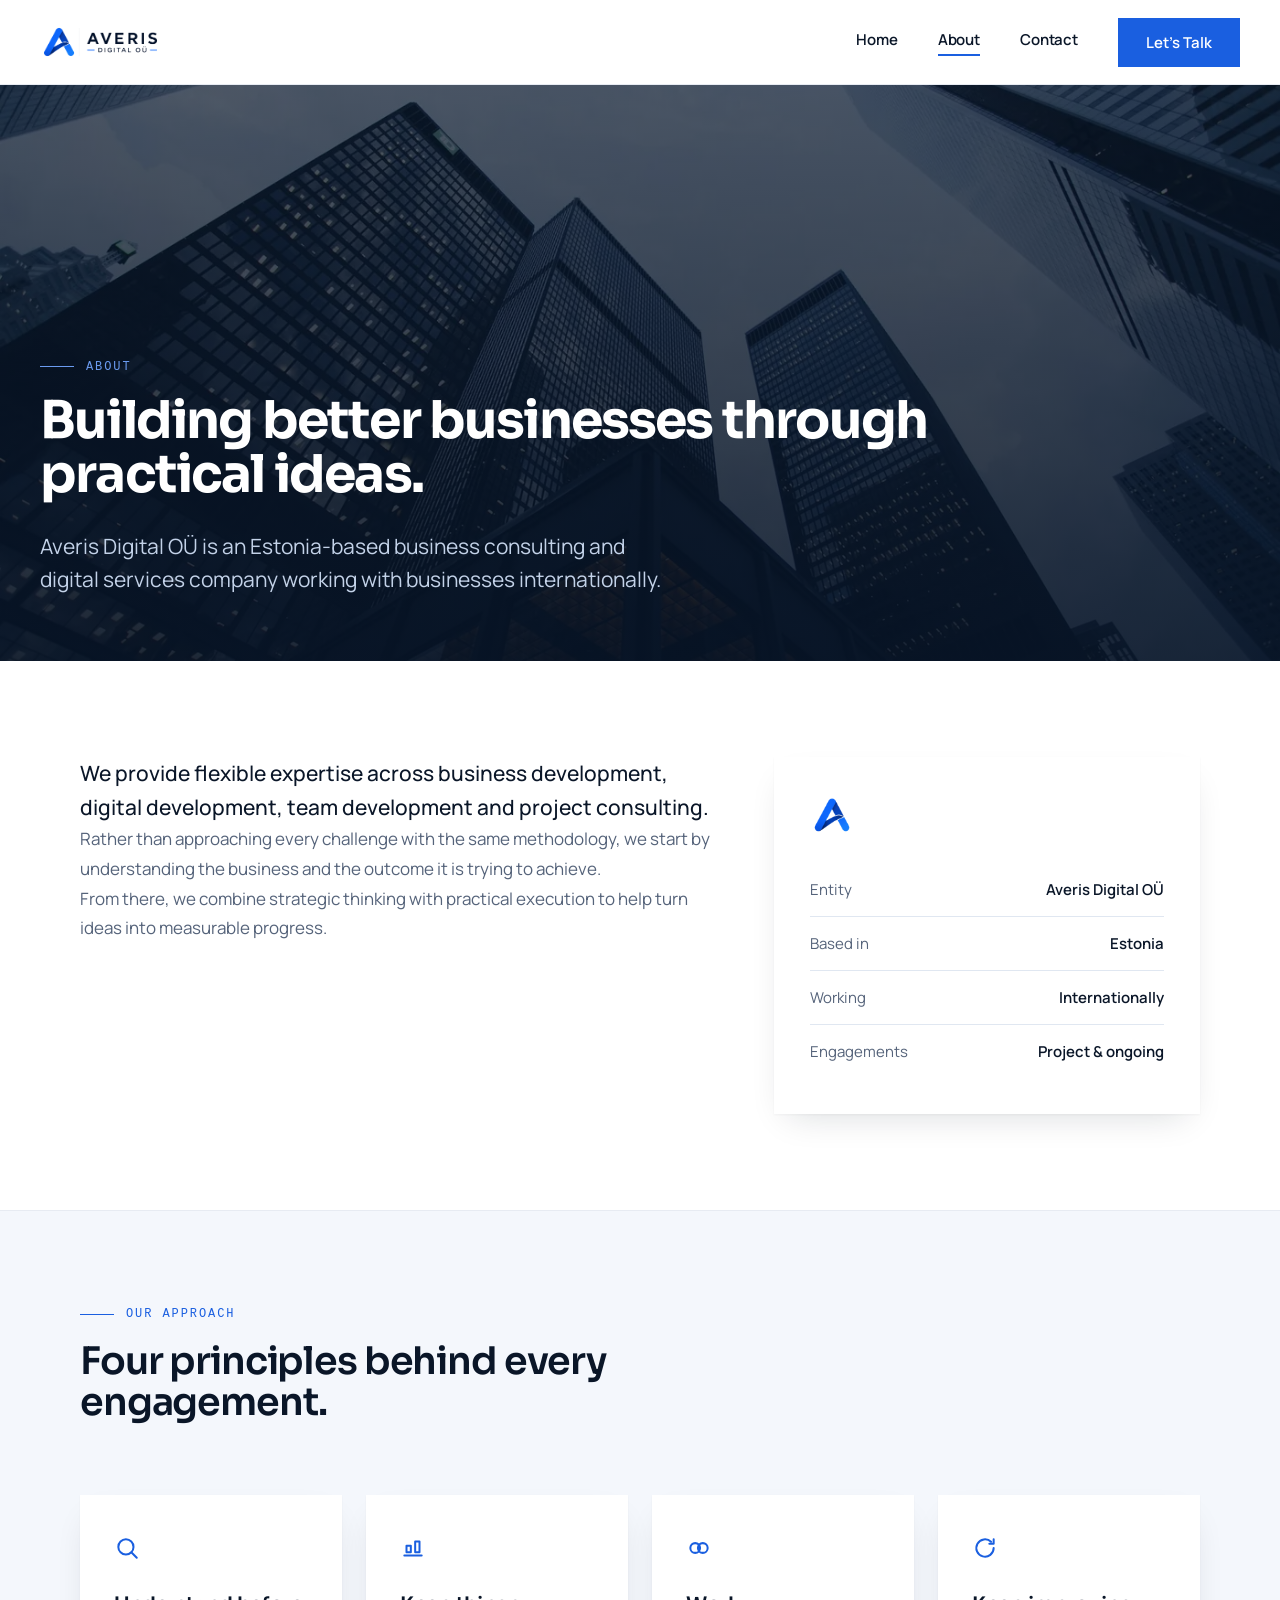
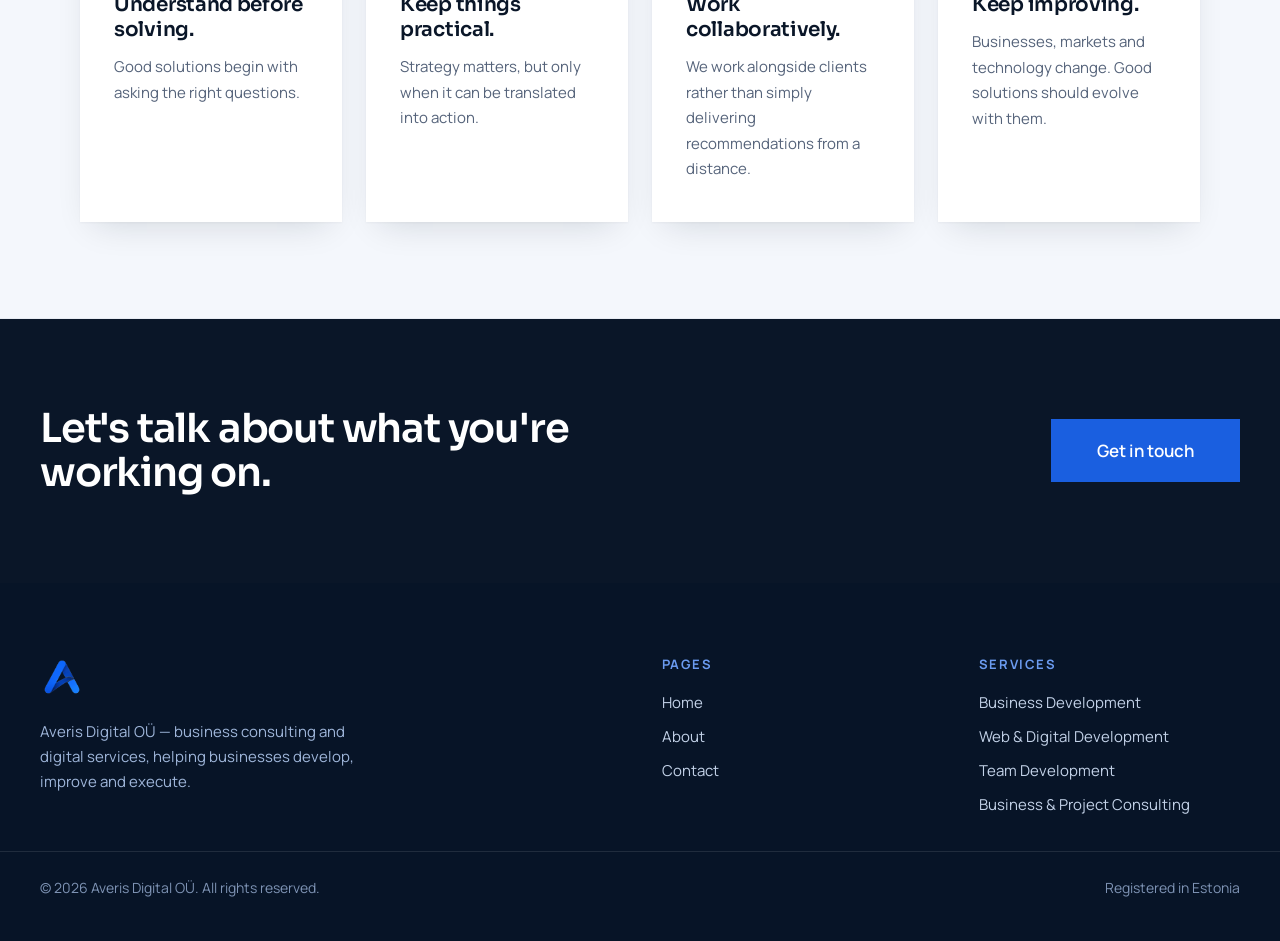
==== about.html @ 68a591d2 "Initial build of Averis Digital OÜ marketing site Static three-page site (Home, About, Contact) buil" ====
<!DOCTYPE html>
<html lang="en">
<head>
<meta charset="UTF-8">
<meta name="viewport" content="width=device-width, initial-scale=1.0">
<title>About — Averis Digital OÜ</title>
<meta name="description" content="Averis Digital OÜ is an Estonia-based business consulting and digital services company working with businesses internationally.">

<meta property="og:type" content="website">
<meta property="og:title" content="About — Averis Digital OÜ">
<meta property="og:description" content="Averis Digital OÜ is an Estonia-based business consulting and digital services company working with businesses internationally.">
<meta property="og:image" content="assets/logo/averis-mark-512.png">

<link rel="icon" type="image/png" sizes="64x64" href="assets/logo/favicon-64.png">
<link rel="icon" type="image/png" sizes="32x32" href="assets/logo/favicon-32.png">
<link rel="icon" type="image/png" sizes="16x16" href="assets/logo/favicon-16.png">
<link rel="apple-touch-icon" href="assets/logo/apple-touch-icon.png">

<link rel="preconnect" href="https://fonts.googleapis.com">
<link rel="preconnect" href="https://fonts.gstatic.com" crossorigin>
<link href="https://fonts.googleapis.com/css2?family=Sora:wght@400;500;600;700&family=Manrope:wght@400;500;600;700&display=swap" rel="stylesheet">

<link rel="stylesheet" href="css/styles.css">
</head>
<body>

<a class="skip-link" href="#main">Skip to content</a>

<header class="site-header">
  <div class="hdr-inner">
    <a class="hdr-logo" href="index.html">
      <img src="assets/logo/averis-horizontal-1200.png"
           srcset="assets/logo/averis-horizontal-1200.png 1x, assets/logo/averis-horizontal-2400.png 2x"
           alt="Averis Digital OÜ" height="36" width="169">
    </a>
    <nav class="hdr-nav" aria-label="Primary">
      <ul class="hdr-nav-links">
        <li><a href="index.html">Home</a></li>
        <li><a href="about.html" aria-current="page">About</a></li>
        <li><a href="contact.html">Contact</a></li>
      </ul>
      <a class="btn btn-primary hdr-cta" href="contact.html">Let's Talk</a>
    </nav>
    <button class="hdr-burger" type="button" aria-label="Menu" aria-expanded="false" aria-controls="mobile-menu">
      <svg viewBox="0 0 24 24" aria-hidden="true">
        <line x1="3" y1="6" x2="21" y2="6"/><line x1="3" y1="12" x2="21" y2="12"/><line x1="3" y1="18" x2="21" y2="18"/>
      </svg>
    </button>
  </div>
  <div class="mob-menu" id="mobile-menu" hidden>
    <ul class="mob-menu-links">
      <li><a href="index.html">Home</a></li>
      <li><a href="about.html" aria-current="page">About</a></li>
      <li><a href="contact.html">Contact</a></li>
    </ul>
    <div class="mob-menu-cta-wrap">
      <a class="mob-menu-cta" href="contact.html">Let's Talk</a>
    </div>
  </div>
</header>

<main id="main">

  <!-- 1. Hero -->
  <section class="hero hero-about">
    <img class="hero-img" src="assets/img/hero-about-2400.jpg"
         srcset="assets/img/hero-about-800.webp 800w, assets/img/hero-about-1400.webp 1400w, assets/img/hero-about-2400.webp 2400w"
         sizes="100vw"
         alt="City offices" width="2400" height="1200" fetchpriority="high">
    <div class="hero-scrim" aria-hidden="true"></div>
    <div class="hero-content">
      <div class="hero-content-inner">
        <p class="eyebrow eyebrow-soft">About</p>
        <h1 class="h1-hero">Building better businesses through practical ideas.</h1>
        <p class="hero-p">Averis Digital OÜ is an Estonia-based business consulting and digital services company working with businesses internationally.</p>
      </div>
    </div>
  </section>

  <!-- 2. Intro + facts panel -->
  <section class="band">
    <div class="container">
      <div class="about-intro-facts-grid">
        <div>
          <p class="lead">We provide flexible expertise across business development, digital development, team development and project consulting.</p>
          <p class="body-p">Rather than approaching every challenge with the same methodology, we start by understanding the business and the outcome it is trying to achieve.</p>
          <p class="body-p">From there, we combine strategic thinking with practical execution to help turn ideas into measurable progress.</p>
        </div>
        <div class="facts-panel">
          <img src="assets/logo/averis-mark-256.png" alt="" width="44" height="44" loading="lazy">
          <div class="facts-row">
            <span class="label">Entity</span>
            <span class="value">Averis Digital OÜ</span>
          </div>
          <div class="facts-row">
            <span class="label">Based in</span>
            <span class="value">Estonia</span>
          </div>
          <div class="facts-row">
            <span class="label">Working</span>
            <span class="value">Internationally</span>
          </div>
          <div class="facts-row">
            <span class="label">Engagements</span>
            <span class="value">Project &amp; ongoing</span>
          </div>
        </div>
      </div>
    </div>
  </section>

  <!-- 3. Our Approach -->
  <section class="band surface-grey rules-top-bottom">
    <div class="container">
      <div class="section-head">
        <p class="eyebrow">Our Approach</p>
        <h2 class="h2">Four principles behind every engagement.</h2>
      </div>
      <div class="card-grid">
        <div class="card card-approach">
          <svg class="icon" viewBox="0 0 24 24" aria-hidden="true"><circle cx="11" cy="11" r="7"/><line x1="16.2" y1="16.2" x2="21" y2="21"/></svg>
          <h3>Understand before solving.</h3>
          <p class="card-body">Good solutions begin with asking the right questions.</p>
        </div>
        <div class="card card-approach">
          <svg class="icon" viewBox="0 0 24 24" aria-hidden="true"><path d="M4 19h16"/><rect x="6" y="10" width="4" height="6"/><rect x="14" y="6" width="4" height="10"/></svg>
          <h3>Keep things practical.</h3>
          <p class="card-body">Strategy matters, but only when it can be translated into action.</p>
        </div>
        <div class="card card-approach">
          <svg class="icon" viewBox="0 0 24 24" aria-hidden="true"><circle cx="8.5" cy="12" r="4.5"/><circle cx="15.5" cy="12" r="4.5"/></svg>
          <h3>Work collaboratively.</h3>
          <p class="card-body">We work alongside clients rather than simply delivering recommendations from a distance.</p>
        </div>
        <div class="card card-approach">
          <svg class="icon" viewBox="0 0 24 24" aria-hidden="true"><path d="M20 12a8 8 0 1 1-2.4-5.7"/><polyline points="20 4 20 8 16 8"/></svg>
          <h3>Keep improving.</h3>
          <p class="card-body">Businesses, markets and technology change. Good solutions should evolve with them.</p>
        </div>
      </div>
    </div>
  </section>

  <!-- 4. Dark CTA -->
  <section class="cta-dark">
    <div class="cta-dark-inner">
      <h2>Let's talk about what you're working on.</h2>
      <a class="btn-cta-dark" href="contact.html">Get in touch</a>
    </div>
  </section>

</main>

<footer class="site-footer">
  <div class="foot-top">
    <div class="foot-brand">
      <img src="assets/logo/averis-mark-256.png" alt="" width="44" height="44" loading="lazy">
      <p>Averis Digital OÜ — business consulting and digital services, helping businesses develop, improve and execute.</p>
    </div>
    <div>
      <p class="foot-label">Pages</p>
      <ul class="foot-list">
        <li><a href="index.html">Home</a></li>
        <li><a href="about.html">About</a></li>
        <li><a href="contact.html">Contact</a></li>
      </ul>
    </div>
    <div>
      <p class="foot-label">Services</p>
      <ul class="foot-list">
        <li><span>Business Development</span></li>
        <li><span>Web &amp; Digital Development</span></li>
        <li><span>Team Development</span></li>
        <li><span>Business &amp; Project Consulting</span></li>
      </ul>
    </div>
  </div>
  <div class="foot-legal">
    <span>© 2026 Averis Digital OÜ. All rights reserved.</span>
    <span>Registered in Estonia</span>
  </div>
</footer>

<script src="js/main.js" defer></script>
</body>
</html>
---- css/styles.css ----
/* ==========================================================================
   Averis Digital OÜ — design tokens + shared styles
   ========================================================================== */

:root {
  /* colour */
  --ink: #0A1628;
  --deep-navy: #071427;
  --blue: #1A5FE0;
  --blue-hover-dark: #0E3FA8;
  --blue-hover-light: #2B7FFF;
  --blue-mid: #3B82F6;
  --blue-soft: #6B9BF0;
  --muted: #55637A;
  --muted-light: #8794A8;
  --placeholder: #93A0B5;
  --on-dark-primary: #FFFFFF;
  --on-dark-body: #C3D2E8;
  --on-dark-hero-p: #D3DFF1;
  --on-dark-muted: #9FB6DA;
  --on-dark-fine: #7E93B4;
  --surface-grey: #F4F7FC;
  --surface-blue: #EDF3FD;
  --surface-blue-soft: #EAF1FE;
  --cta-gradient: linear-gradient(120deg,#F7F9FD 0%,#EAF1FE 100%);
  --border: #E7EBF2;
  --border-blue-grey: #DDE5F0;
  --border-field: #E3E8F0;
  --border-panel-row: #E0E7F1;
  --rule-inactive: #C6D8F6;
  --link-underline: #B9D0F7;
  --error: #C1362C;

  --shadow-card:  0 1px 2px rgba(10,22,40,0.04), 0 14px 34px -14px rgba(10,22,40,0.16);
  --shadow-hover: 0 2px 4px rgba(10,22,40,0.05), 0 22px 46px -18px rgba(10,22,40,0.24);

  --font-heading: 'Sora', Helvetica, Arial, sans-serif;
  --font-body: 'Manrope', Helvetica, Arial, sans-serif;
  --font-mono: ui-monospace, SFMono-Regular, Menlo, monospace;

  --header-height: 84px;
}

*, *::before, *::after { box-sizing: border-box; }

body {
  margin: 0;
  background: #FFFFFF;
  color: var(--ink);
  font-family: var(--font-body);
  -webkit-font-smoothing: antialiased;
}

a { color: var(--blue); text-decoration: none; }
a:hover { color: var(--blue-hover-dark); }

input, textarea, select, button { font-family: inherit; }
::placeholder { color: var(--placeholder); }

h1, h2, h3 { font-family: var(--font-heading); margin: 0; text-wrap: pretty; }
p { margin: 0; }
img { display: block; max-width: 100%; }

button { cursor: pointer; border: none; background: none; }

/* focus states */
a:focus-visible,
button:focus-visible,
input:focus-visible,
textarea:focus-visible,
select:focus-visible {
  outline: 2px solid var(--blue);
  outline-offset: 2px;
}

/* ==========================================================================
   Layout primitives
   ========================================================================== */

.container {
  max-width: 1500px;
  margin: 0 auto;
  padding-left: 56px;
  padding-right: 56px;
}

.band { padding: 112px 56px; }
.band-lg { padding: 120px 56px; }

.visually-hidden {
  position: absolute;
  width: 1px; height: 1px;
  padding: 0; margin: -1px;
  overflow: hidden;
  clip: rect(0,0,0,0);
  white-space: nowrap;
  border: 0;
}

/* skip link */
.skip-link {
  position: absolute;
  left: 16px; top: -60px;
  background: var(--blue);
  color: #fff;
  padding: 12px 20px;
  z-index: 100;
  transition: top .2s ease;
}
.skip-link:focus { top: 16px; }

/* eyebrow label */
.eyebrow {
  display: flex;
  align-items: center;
  gap: 12px;
  font-family: var(--font-mono);
  font-size: 12px;
  letter-spacing: 0.16em;
  text-transform: uppercase;
  color: var(--blue);
  margin: 0 0 20px;
}
.eyebrow::before {
  content: "";
  display: block;
  width: 34px;
  height: 1px;
  background: currentColor;
}
.eyebrow.on-dark { color: var(--on-dark-muted); }
.eyebrow.on-dark::before { background: var(--blue-mid); }

.eyebrow.eyebrow-soft { color: var(--blue-soft); }
.eyebrow.eyebrow-soft::before { background: var(--blue-soft); }

/* section headings */
.h2 {
  font-family: var(--font-heading);
  font-size: 46px;
  font-weight: 600;
  line-height: 1.08;
  letter-spacing: -0.03em;
}

/* icon defaults */
svg.icon {
  stroke: var(--blue);
  stroke-width: 1.85;
  stroke-linecap: round;
  stroke-linejoin: round;
  fill: none;
}

/* ==========================================================================
   Header
   ========================================================================== */

.site-header {
  position: sticky;
  top: 0;
  z-index: 50;
  background: rgba(255,255,255,0.95);
  backdrop-filter: blur(14px);
  -webkit-backdrop-filter: blur(14px);
  border-bottom: 1px solid var(--border);
}

.hdr-inner {
  max-width: 1500px;
  margin: 0 auto;
  padding: 0 56px;
  height: var(--header-height);
  display: flex;
  align-items: center;
  justify-content: space-between;
  gap: 32px;
}

.hdr-logo img { height: 36px; width: auto; }

.hdr-nav {
  display: flex;
  align-items: center;
  gap: 40px;
}

.hdr-nav-links {
  display: flex;
  gap: 40px;
  list-style: none;
  margin: 0;
  padding: 0;
}

.hdr-nav-links a {
  position: relative;
  display: block;
  padding-bottom: 6px;
  font-size: 15px;
  font-weight: 600;
  letter-spacing: -0.01em;
  color: var(--ink);
}

.hdr-nav-links a::after {
  content: "";
  position: absolute;
  left: 0; right: 0; bottom: 0;
  height: 2px;
  background: var(--blue);
  opacity: 0;
}

.hdr-nav-links a[aria-current="page"]::after { opacity: 1; }

section[id] { scroll-margin-top: var(--header-height); }

.btn {
  display: inline-flex;
  align-items: center;
  justify-content: center;
  font-weight: 600;
  transition: background-color .2s ease, border-color .2s ease;
}

.btn-primary {
  background: var(--blue);
  color: #fff;
  padding: 14px 28px;
  font-size: 15px;
}
.btn-primary:hover { background: var(--blue-hover-dark); color: #fff; }

.hdr-cta { flex-shrink: 0; }

.hdr-burger {
  display: none;
  padding: 10px;
  background: none;
  border: none;
}
.hdr-burger svg {
  width: 26px; height: 26px;
  stroke: var(--ink);
  stroke-width: 1.9;
  stroke-linecap: round;
  fill: none;
}

.mob-menu {
  display: none;
  border-top: 1px solid var(--border);
  background: #fff;
  padding: 10px 0 22px;
}
.mob-menu[hidden] { display: none !important; }
.mob-menu.open { display: block; }

.mob-menu-links { list-style: none; margin: 0; padding: 0; }
.mob-menu-links a {
  display: block;
  padding: 15px 24px;
  font-size: 18px;
  font-weight: 600;
  color: var(--ink);
}
.mob-menu-links a[aria-current="page"] { color: var(--blue); }

.mob-menu-cta-wrap { padding: 14px 24px 0; }
.mob-menu-cta {
  display: block;
  width: 100%;
  text-align: center;
  padding: 16px 24px;
  background: var(--blue);
  color: #fff;
  font-size: 15px;
  font-weight: 600;
}
.mob-menu-cta:hover { background: var(--blue-hover-dark); color: #fff; }

/* ==========================================================================
   Footer
   ========================================================================== */

.site-footer { background: var(--deep-navy); color: #fff; }

.foot-top {
  max-width: 1500px;
  margin: 0 auto;
  padding: 72px 56px 36px;
  display: grid;
  grid-template-columns: 1.3fr 0.6fr 0.6fr;
  gap: 56px;
}

.foot-brand img { width: 44px; height: 44px; margin-bottom: 20px; }
.foot-brand p {
  font-size: 15px;
  line-height: 1.68;
  color: var(--on-dark-muted);
  max-width: 340px;
}

.foot-label {
  font-size: 13px;
  font-weight: 700;
  letter-spacing: 0.12em;
  text-transform: uppercase;
  color: var(--blue-soft);
  margin: 0 0 18px;
}

.foot-list {
  list-style: none;
  margin: 0; padding: 0;
  display: flex;
  flex-direction: column;
  gap: 12px;
}
.foot-list a { font-size: 15px; color: var(--on-dark-body); }
.foot-list a:hover { color: #fff; }
.foot-list span { font-size: 15px; color: var(--on-dark-body); }

.foot-legal {
  max-width: 1500px;
  margin: 0 auto;
  padding: 26px 56px 44px;
  border-top: 1px solid rgba(255,255,255,0.1);
  display: flex;
  justify-content: space-between;
  gap: 16px;
  flex-wrap: wrap;
  font-size: 14px;
  color: var(--on-dark-fine);
}

/* ==========================================================================
   Hero (shared bones — home/about/contact differ via modifier classes)
   ========================================================================== */

.hero {
  position: relative;
  overflow: hidden;
  color: #fff;
  display: flex;
  flex-direction: column;
  justify-content: flex-end;
}

.hero-img {
  position: absolute;
  inset: 0;
  width: 100%;
  height: 100%;
  object-fit: cover;
}

.hero-scrim { position: absolute; inset: 0; }

.hero-content {
  position: relative;
  width: 100%;
}
.hero-content-inner { max-width: 1388px; margin: 0 auto; }

.hero-home {
  min-height: 100vh;
}
.hero-home .hero-scrim {
  background: linear-gradient(180deg, rgba(7,20,39,0.72) 0%, rgba(7,20,39,0.55) 40%, rgba(7,20,39,0.92) 100%);
}
.hero-home .hero-content { padding: 180px 56px 56px; }

.hero-about { min-height: 64vh; }
.hero-about .hero-scrim {
  background: linear-gradient(180deg, rgba(7,20,39,0.7) 0%, rgba(7,20,39,0.9) 100%);
}
.hero-about .hero-content { padding: 160px 56px 72px; }

.hero-contact .hero-scrim {
  background: linear-gradient(180deg, rgba(7,20,39,0.78) 0%, rgba(7,20,39,0.92) 100%);
}
.hero-contact .hero-content { padding: 150px 56px 90px; }

.h1-hero {
  font-family: var(--font-heading);
  font-weight: 700;
  color: #fff;
  margin: 0 0 28px;
}
.hero-home .h1-hero { font-size: 82px; line-height: 1.02; letter-spacing: -0.035em; max-width: 1080px; }
.hero-about .h1-hero { font-size: 66px; line-height: 1.04; letter-spacing: -0.035em; max-width: 1000px; }
.hero-contact .h1-hero { font-size: 70px; line-height: 1.02; letter-spacing: -0.035em; }

.hero-p {
  font-family: var(--font-body);
  font-weight: 400;
}
.hero-home .hero-p { font-size: 21px; line-height: 1.55; color: var(--on-dark-hero-p); max-width: 640px; margin-bottom: 44px; }
.hero-about .hero-p,
.hero-contact .hero-p { font-size: 20px; line-height: 1.6; color: var(--on-dark-body); max-width: 640px; }

.eyebrow.hero-home-eyebrow { font-size: 13px; letter-spacing: 0.14em; margin-bottom: 32px; }

.btn-row { display: flex; gap: 16px; flex-wrap: wrap; }

.btn-hero-primary {
  background: var(--blue);
  color: #fff;
  padding: 18px 40px;
  font-size: 16px;
  font-weight: 600;
}
.btn-hero-primary:hover { background: var(--blue-hover-light); color: #fff; }

.btn-hero-secondary {
  border: 1px solid rgba(255,255,255,0.4);
  color: #fff;
  padding: 18px 40px;
  font-size: 16px;
  font-weight: 600;
}
.btn-hero-secondary:hover { background: rgba(255,255,255,0.12); }

/* hero entrance animation */
.hero-content-inner { animation: riseIn 0.7s ease both; }
@keyframes riseIn {
  from { opacity: 0; transform: translateY(14px); }
  to { opacity: 1; transform: translateY(0); }
}

/* hero service strip */
.strip {
  border-top: 1px solid rgba(255,255,255,0.18);
  background: rgba(7,20,39,0.5);
  position: relative;
}
.strip-inner {
  max-width: 1500px;
  margin: 0 auto;
  padding: 26px 56px;
  display: grid;
  grid-template-columns: repeat(4, 1fr);
  gap: 32px;
}
.strip-inner span { font-size: 14px; font-weight: 600; color: var(--on-dark-body); }

/* ==========================================================================
   Home — About intro
   ========================================================================== */

.about-intro-grid {
  display: grid;
  grid-template-columns: minmax(0,0.85fr) minmax(0,1.15fr);
  gap: 96px;
  align-items: start;
}

.lead { font-size: 21px; font-weight: 500; line-height: 1.6; }
.body-p { font-size: 17px; line-height: 1.75; color: var(--muted); }

.about-intro-grid .body-p { margin-top: 20px; }
.about-intro-grid .lead + .body-p { margin-top: 24px; }

.link-more {
  display: inline-block;
  margin-top: 28px;
  font-size: 16px;
  font-weight: 600;
  color: var(--blue);
  border-bottom: 1px solid var(--link-underline);
  padding-bottom: 4px;
}
.link-more:hover { color: var(--blue-hover-dark); border-color: var(--blue); }

/* ==========================================================================
   Section head row (services / how-we-work / approach)
   ========================================================================== */

.section-head-row {
  display: flex;
  justify-content: space-between;
  align-items: flex-end;
  gap: 64px;
  flex-wrap: wrap;
  margin-bottom: 64px;
}
.section-head-row .head-left { max-width: 760px; }
.section-head-row .head-right { font-size: 17px; line-height: 1.72; color: var(--muted); max-width: 360px; }

.section-head { max-width: 760px; margin-bottom: 72px; }

.surface-grey { background: var(--surface-grey); }
.rules-top-bottom { border-top: 1px solid var(--border); border-bottom: 1px solid var(--border); }
.rules-blue-grey { border-top: 1px solid var(--border-blue-grey); border-bottom: 1px solid var(--border-blue-grey); }
.surface-blue { background: var(--surface-blue); }

/* card grids */
.card-grid {
  display: grid;
  grid-template-columns: repeat(auto-fit, minmax(250px, 1fr));
  gap: 24px;
}

.card {
  background: #fff;
  padding: 44px 36px;
  box-shadow: var(--shadow-card);
  transition: box-shadow .25s ease;
}
.card:hover { box-shadow: var(--shadow-hover); }
.card svg.icon { width: 28px; height: 28px; margin-bottom: 30px; }
.card h3 {
  font-size: 22px; font-weight: 600; letter-spacing: -0.02em;
  overflow-wrap: break-word;
  margin-bottom: 16px;
}
.card .lede { font-size: 15px; font-weight: 600; color: var(--blue); margin-bottom: 16px; }
.card .card-body { font-size: 15px; line-height: 1.70; color: var(--muted); }

/* approach cards (About) reuse .card with size overrides */
.card-approach { padding: 40px 34px; }
.card-approach svg.icon { width: 26px; height: 26px; margin-bottom: 26px; }
.card-approach h3 { font-size: 20px; letter-spacing: -0.015em; margin-bottom: 12px; }

/* ==========================================================================
   Home — Why Averis Digital
   ========================================================================== */

.why-grid {
  display: grid;
  grid-template-columns: minmax(0,1fr) minmax(0,1fr);
  gap: 96px;
  align-items: center;
}

.why-img { width: 100%; height: 640px; object-fit: cover; }

.why-copy .body-p { margin-bottom: 14px; }
.why-copy .body-p + .body-p { margin-bottom: 44px; }

.values-grid {
  display: grid;
  grid-template-columns: 1fr 1fr;
  border-top: 1px solid var(--border);
}
.value-cell {
  border-bottom: 1px solid var(--border);
  padding: 26px 28px 26px 0;
}
.value-cell:nth-child(odd) { border-right: 1px solid var(--border); }
.value-cell:nth-child(even) { padding: 26px 0 26px 28px; }

.value-head {
  display: flex;
  align-items: center;
  gap: 12px;
  margin-bottom: 10px;
}
.value-head svg.icon { width: 20px; height: 20px; }
.value-head span { font-family: var(--font-heading); font-size: 17px; font-weight: 600; color: var(--ink); }
.value-cell p { font-size: 15px; line-height: 1.62; color: var(--muted); }

/* ==========================================================================
   Home — How We Work
   ========================================================================== */

.steps-grid {
  display: grid;
  grid-template-columns: repeat(auto-fit, minmax(240px, 1fr));
  gap: 40px;
}

.step { border-top: 2px solid var(--rule-inactive); padding-top: 28px; }
.step.step-01 { border-top-color: var(--blue); }
.step-num { font-family: var(--font-mono); font-size: 34px; color: var(--blue); margin-bottom: 14px; }
.step h3 { font-family: var(--font-heading); font-size: 19px; font-weight: 600; margin-bottom: 12px; }
.step p { font-size: 16px; line-height: 1.70; color: var(--muted); }

/* ==========================================================================
   Home — Final CTA
   ========================================================================== */

.cta-panel {
  box-shadow: var(--shadow-card);
  background: var(--cta-gradient);
  padding: 80px;
  display: flex;
  justify-content: space-between;
  align-items: center;
  gap: 64px;
  flex-wrap: wrap;
}
.cta-panel .cta-left { max-width: 640px; }
.cta-panel h2 { font-size: 46px; margin-bottom: 18px; }
.cta-panel p { font-size: 18px; line-height: 1.7; color: var(--muted); }

.btn-cta-panel {
  background: var(--blue);
  color: #fff;
  padding: 20px 46px;
  font-size: 17px;
  font-weight: 600;
  flex-shrink: 0;
}
.btn-cta-panel:hover { background: var(--blue-hover-dark); color: #fff; }

/* ==========================================================================
   About — Intro + facts panel
   ========================================================================== */

.about-intro-facts-grid {
  display: grid;
  grid-template-columns: minmax(0,1.2fr) minmax(0,0.8fr);
  gap: 96px;
  align-items: start;
}

.facts-panel {
  background: #fff;
  padding: 36px;
  box-shadow: var(--shadow-card);
}
.facts-panel img { width: 44px; height: 44px; margin-bottom: 26px; }

.facts-row {
  display: flex;
  justify-content: space-between;
  gap: 16px;
  font-size: 15px;
  padding: 16px 0;
}
.facts-row:not(:last-child) { border-bottom: 1px solid var(--border-panel-row); }
.facts-row .label { color: var(--muted); }
.facts-row .value { font-weight: 600; text-align: right; }

/* ==========================================================================
   About — dark CTA
   ========================================================================== */

.cta-dark { background: var(--ink); color: #fff; }
.cta-dark-inner {
  max-width: 1500px;
  margin: 0 auto;
  padding: 100px 56px;
  display: flex;
  justify-content: space-between;
  align-items: center;
  gap: 56px;
  flex-wrap: wrap;
}
.cta-dark-inner h2 {
  font-size: 40px; font-weight: 600; line-height: 1.10; letter-spacing: -0.03em;
  max-width: 620px; color: #fff;
}
.btn-cta-dark {
  background: var(--blue);
  color: #fff;
  padding: 20px 46px;
  font-size: 17px;
  font-weight: 600;
  flex-shrink: 0;
}
.btn-cta-dark:hover { background: var(--blue-hover-light); color: #fff; }

/* ==========================================================================
   Contact — form + info
   ========================================================================== */

.contact-body { padding: 96px 56px 120px; }

.contact-grid {
  display: grid;
  grid-template-columns: minmax(0,1.3fr) minmax(0,0.7fr);
  gap: 80px;
  align-items: start;
}

.form-panel {
  background: #fff;
  padding: 52px;
  box-shadow: var(--shadow-card);
}
.form-panel h2 { font-size: 26px; font-weight: 600; letter-spacing: -0.02em; margin-bottom: 34px; }

.field-row {
  display: grid;
  grid-template-columns: repeat(auto-fit, minmax(240px, 1fr));
  gap: 24px;
  margin-bottom: 24px;
}

.field {
  display: flex;
  flex-direction: column;
  gap: 9px;
}

.field label {
  font-family: var(--font-mono);
  font-size: 11px;
  letter-spacing: 0.14em;
  text-transform: uppercase;
  color: var(--muted);
}

.field input,
.field select,
.field textarea {
  border: 1px solid var(--border-field);
  background: #fff;
  font-size: 15px;
  color: var(--ink);
  padding: 0 18px;
}
.field input,
.field select { height: 54px; }
.field textarea { padding: 16px 18px; resize: vertical; }

.field input:focus,
.field select:focus,
.field textarea:focus {
  outline: none;
  border-color: var(--blue);
  box-shadow: 0 0 0 3px rgba(26,95,224,0.14);
}

.field.has-error input,
.field.has-error select,
.field.has-error textarea {
  border-color: var(--error);
}

.field-error {
  font-size: 13px;
  color: var(--error);
  display: none;
}
.field.has-error .field-error { display: block; }

.field-row-message { margin-bottom: 30px; }

/* honeypot */
.hp-field { position: absolute; left: -9999px; width: 1px; height: 1px; overflow: hidden; }

.btn-submit {
  display: block;
  width: 100%;
  height: 58px;
  background: var(--blue);
  color: #fff;
  font-size: 17px;
  font-weight: 600;
}
.btn-submit:hover:not(:disabled) { background: var(--blue-hover-dark); }
.btn-submit:disabled { opacity: 0.7; cursor: not-allowed; }

.form-helper {
  font-size: 13px;
  line-height: 1.6;
  color: var(--muted-light);
  margin-top: 18px;
}

.form-privacy {
  font-size: 13px;
  line-height: 1.6;
  color: var(--muted-light);
  margin-top: 10px;
}
.form-privacy a { color: var(--muted-light); text-decoration: underline; }
.form-privacy a:hover { color: var(--blue); }

.form-error-banner {
  display: none;
  background: #FDEEEC;
  border: 1px solid var(--error);
  color: var(--error);
  padding: 16px 18px;
  font-size: 14px;
  margin-bottom: 24px;
}
.form-error-banner.visible { display: block; }
.form-error-banner a { color: var(--error); text-decoration: underline; }

/* success state */
.form-success {
  display: none;
  padding: 40px 0;
  text-align: center;
}
.form-success.visible { display: block; }
.success-icon {
  width: 64px; height: 64px;
  background: var(--surface-blue-soft);
  display: flex; align-items: center; justify-content: center;
  margin: 0 auto 24px;
}
.success-icon svg { width: 30px; height: 30px; }
.form-success h2 { font-size: 28px; margin-bottom: 16px; }
.form-success p { font-size: 16px; line-height: 1.65; color: var(--muted); margin-bottom: 20px; }
.form-success .link-more { margin-top: 0; }

/* info panel */
.info-panel {
  background: #fff;
  padding: 8px 30px;
  box-shadow: var(--shadow-card);
}
.info-row {
  display: flex;
  gap: 14px;
  padding: 26px 0;
}
.info-row:not(.info-row-last) { border-bottom: 1px solid var(--border); }
.info-row svg.icon { width: 20px; height: 20px; flex-shrink: 0; margin-top: 2px; }
.info-row .info-label { font-size: 14px; font-weight: 600; margin-bottom: 4px; }
.info-row .info-value { font-size: 15px; }
.info-row .info-value.muted { color: var(--muted); }

.info-row-last { padding: 30px 0; }
.info-row-last h3 { font-family: var(--font-heading); font-size: 18px; font-weight: 600; margin-bottom: 10px; }
.info-row-last p { font-size: 15px; line-height: 1.68; color: var(--muted); }

/* ==========================================================================
   Responsive — 1280px
   ========================================================================== */

@media (max-width: 1280px) {
  .container, .hdr-inner, .foot-top, .foot-legal, .strip-inner { padding-left: 40px; padding-right: 40px; }
  .band { padding: 96px 40px; }
  .band-lg { padding: 96px 40px; }

  .hero-home .hero-content { padding: 160px 40px 48px; }
  .hero-about .hero-content { padding: 140px 40px 64px; }
  .hero-contact .hero-content { padding: 132px 40px 76px; }
  .strip-inner { padding: 22px 40px; }

  .contact-body { padding: 80px 40px 96px; }
  .cta-dark-inner { padding: 88px 40px; }

  .h1-hero { }
  .hero-home .h1-hero { font-size: 64px; }
  .hero-about .h1-hero,
  .hero-contact .h1-hero { font-size: 52px; }
  .h2 { font-size: 38px; }
  .cta-dark-inner h2 { font-size: 40px; }
  .hero-home .hero-p { font-size: 21px; }
  .hero-about .hero-p, .hero-contact .hero-p { font-size: 21px; }

  .about-intro-grid,
  .why-grid,
  .about-intro-facts-grid,
  .contact-grid { gap: 56px; }

  .why-img { height: 520px; }
  .cta-panel { padding: 56px; }
}

/* ==========================================================================
   Responsive — 960px (tablet)
   ========================================================================== */

@media (max-width: 960px) {
  .container, .hdr-inner, .foot-top, .foot-legal, .strip-inner { padding-left: 32px; padding-right: 32px; }
  .band { padding: 72px 32px; }
  .band-lg { padding: 72px 32px; }
  .hdr-inner { height: 72px; padding-left: 24px; padding-right: 24px; }
  :root { --header-height: 72px; }

  .hero-home .hero-content { padding: 112px 32px 40px; }
  .hero-about .hero-content { padding: 104px 32px 56px; }
  .hero-contact .hero-content { padding: 104px 32px 64px; }
  .strip-inner { padding: 20px 32px; grid-template-columns: repeat(2, 1fr); gap: 14px 24px; }

  .contact-body { padding: 64px 32px 80px; }
  .cta-dark-inner { padding: 72px 32px; }

  .hero-home, .hero-about { min-height: auto; }

  .h1-hero { }
  .hero-home .h1-hero { font-size: 48px; }
  .hero-about .h1-hero,
  .hero-contact .h1-hero { font-size: 40px; }
  .h2 { font-size: 32px; }
  .cta-dark-inner h2 { font-size: 28px; }
  .hero-home .hero-p { font-size: 18px; }
  .hero-about .hero-p, .hero-contact .hero-p { font-size: 18px; }

  /* nav */
  .hdr-nav-links, .hdr-cta { display: none; }
  .hdr-burger { display: block; }

  /* grid collapses */
  .about-intro-grid,
  .why-grid,
  .about-intro-facts-grid,
  .contact-grid {
    grid-template-columns: 1fr;
    gap: 48px;
  }
  .why-grid { align-items: stretch; }
  .why-img { height: 420px; }

  .cta-panel { padding: 44px; }
  .form-panel { padding: 36px; }

  .foot-top { grid-template-columns: 1fr 1fr; gap: 40px; }
}

/* ==========================================================================
   Responsive — 640px (mobile)
   ========================================================================== */

@media (max-width: 640px) {
  .container, .hdr-inner, .foot-top, .foot-legal, .strip-inner { padding-left: 20px; padding-right: 20px; }
  .band { padding: 56px 20px; }
  .band-lg { padding: 56px 20px; }
  .hdr-inner { padding-left: 18px; padding-right: 18px; }

  .hero-home .hero-content { padding: 96px 20px 32px; }
  .hero-about .hero-content { padding: 88px 20px 44px; }
  .hero-contact .hero-content { padding: 88px 20px 52px; }
  .strip-inner { padding: 18px 20px; grid-template-columns: 1fr; gap: 14px; }

  .contact-body { padding: 48px 20px 64px; }
  .cta-dark-inner { padding: 56px 20px; }

  .h1-hero { }
  .hero-home .h1-hero { font-size: 36px; letter-spacing: -0.028em; }
  .hero-about .h1-hero,
  .hero-contact .h1-hero { font-size: 32px; letter-spacing: -0.028em; }
  .h2 { font-size: 27px; letter-spacing: -0.022em; }
  .cta-dark-inner h2 { font-size: 24px; }
  .hero-home .hero-p { font-size: 17px; }
  .hero-about .hero-p, .hero-contact .hero-p { font-size: 17px; }

  .h1-hero, .h2 { text-wrap: balance; }

  .about-intro-grid,
  .why-grid,
  .about-intro-facts-grid,
  .contact-grid {
    gap: 40px;
  }
  .why-img { height: 300px; }

  .card { padding: 30px 24px; }
  .card-approach { padding: 30px 24px; }

  .cta-panel { padding: 30px 24px; }
  .cta-panel h2 { font-size: 27px; }
  .form-panel { padding: 26px 22px; }
  .facts-panel { padding: 26px; }
  .info-panel { padding: 4px 22px; }

  .values-grid { grid-template-columns: 1fr; border-top: none; }
  .value-cell,
  .value-cell:nth-child(odd),
  .value-cell:nth-child(even) { border-right: none; padding: 20px 0; }

  .btn-row { flex-direction: column; }
  .btn-hero-primary, .btn-hero-secondary { width: 100%; text-align: center; }

  .cta-dark-inner { flex-direction: column; align-items: flex-start; }
  .btn-cta-dark { width: 100%; text-align: center; }

  .cta-panel { flex-direction: column; align-items: flex-start; }
  .btn-cta-panel { width: 100%; text-align: center; }

  .foot-top { grid-template-columns: 1fr; gap: 32px; }
  .foot-legal { flex-direction: column; gap: 8px; }
}

@media (prefers-reduced-motion: reduce) {
  *, *::before, *::after { animation: none !important; transition: none !important; }
}
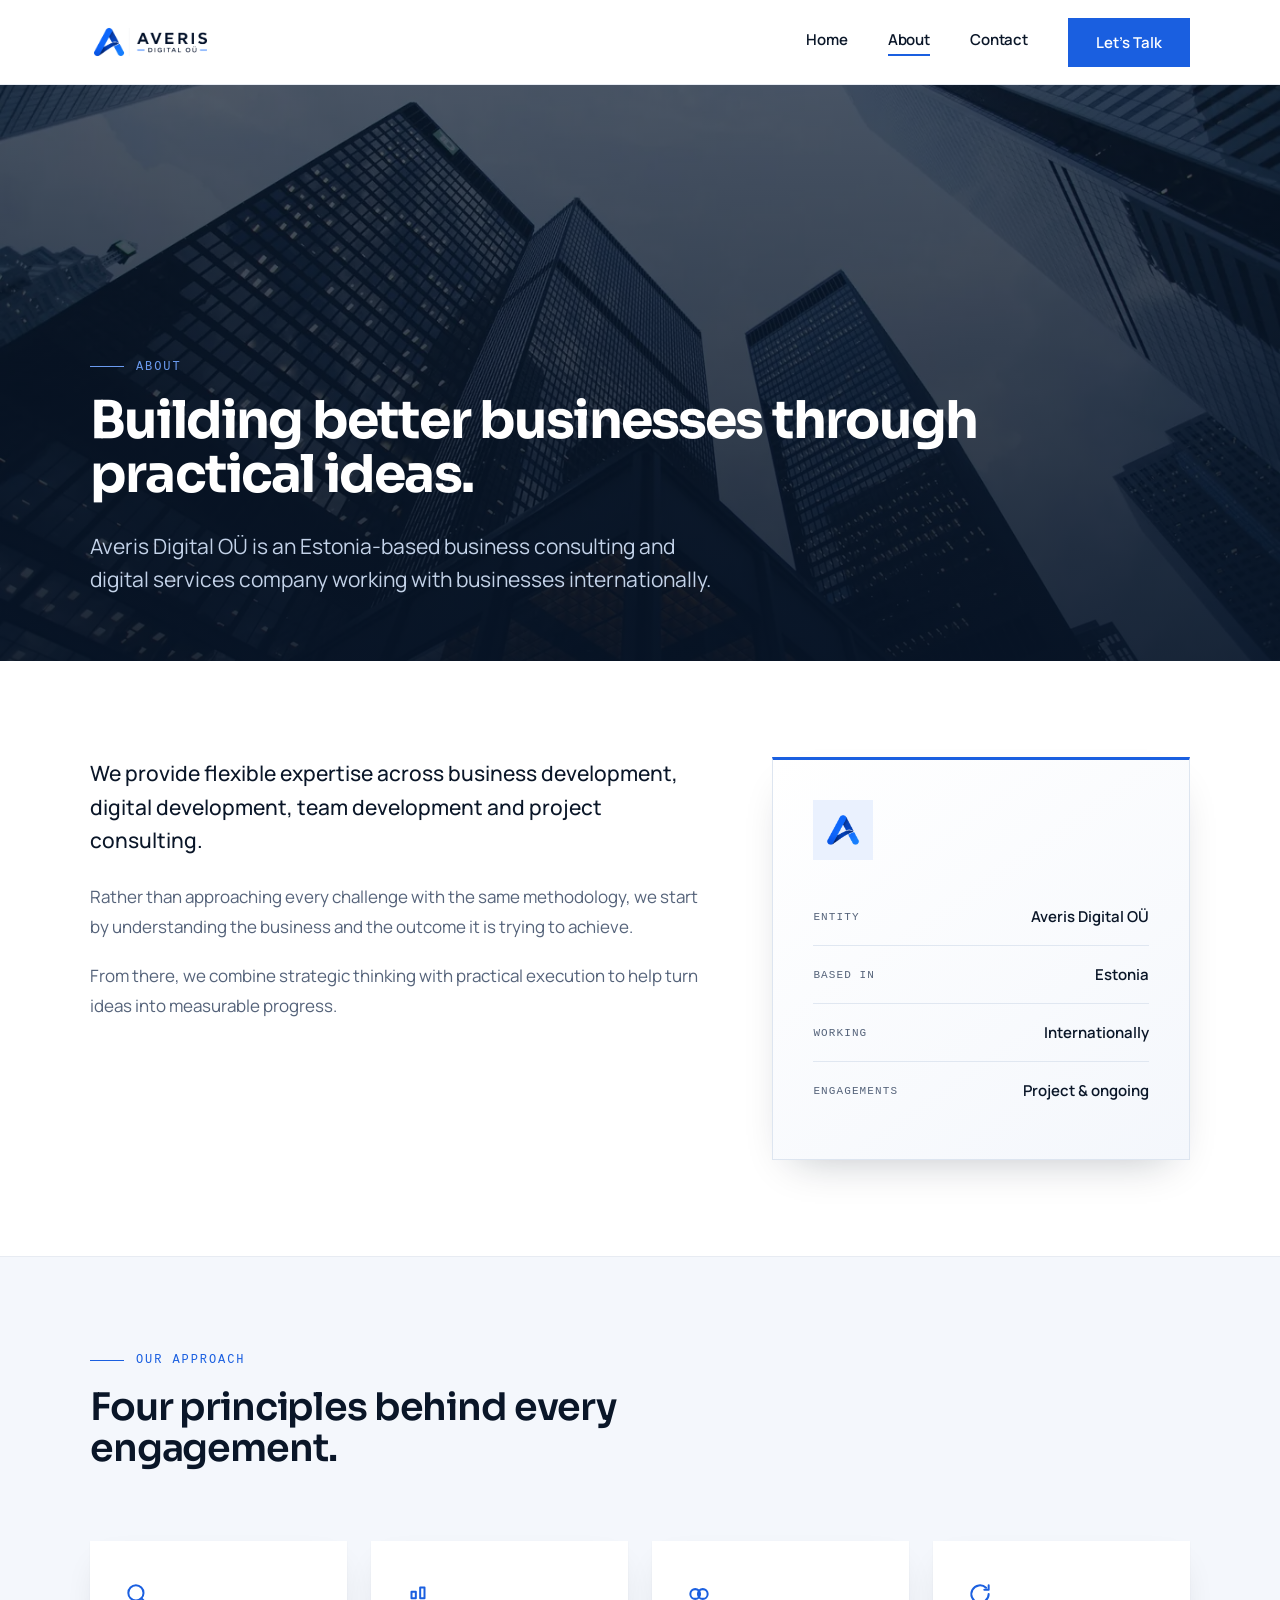
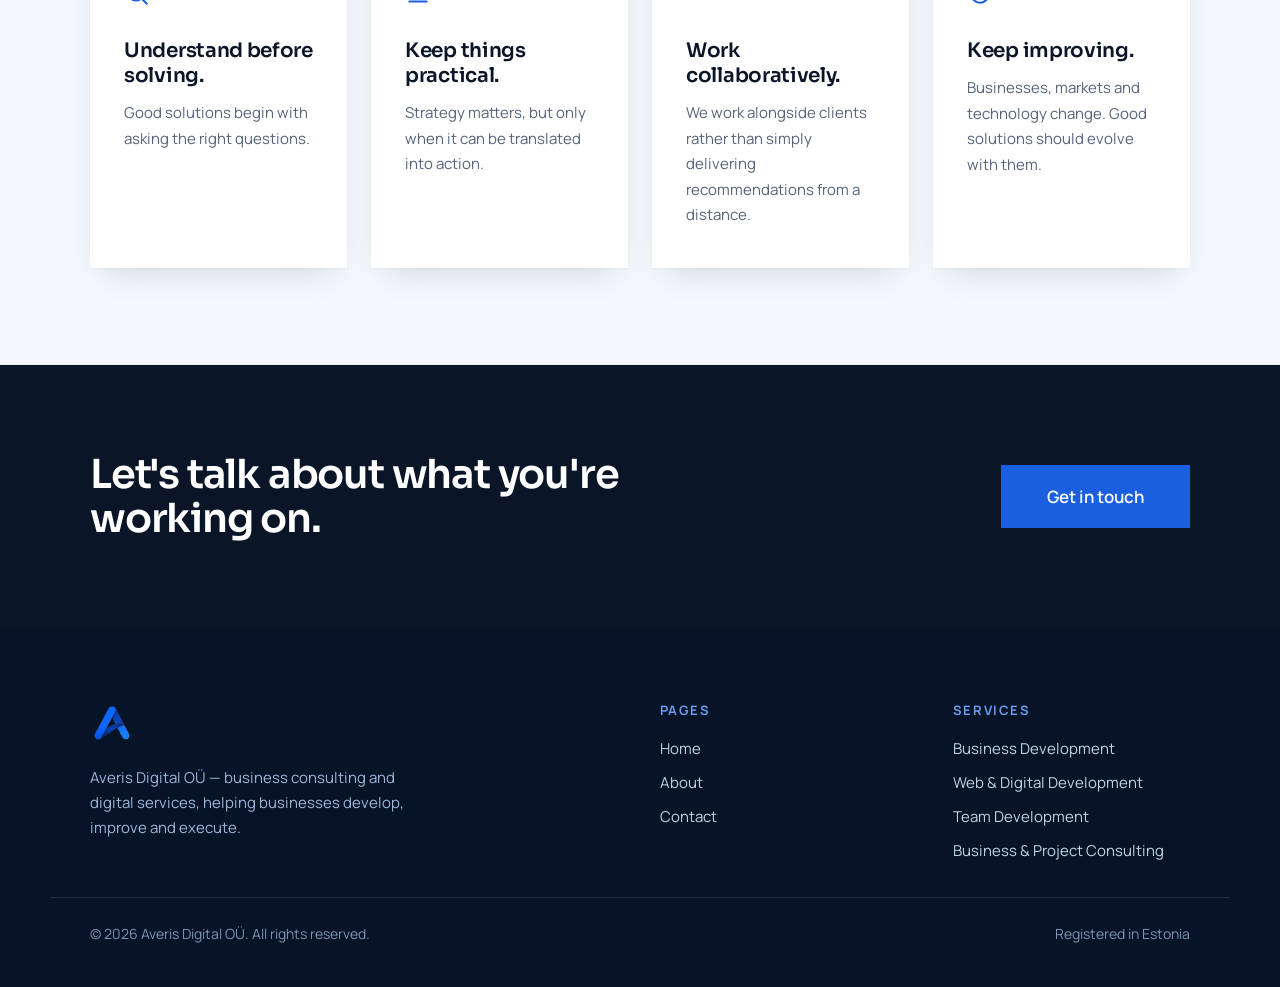
==== commit d0c122e9: "feat: preserve approved layout and HubSpot integration" ====
--- a/about.html
+++ b/about.html
@@ -81,7 +81,7 @@
   <section class="band">
     <div class="container">
       <div class="about-intro-facts-grid">
-        <div>
+        <div class="about-copy">
           <p class="lead">We provide flexible expertise across business development, digital development, team development and project consulting.</p>
           <p class="body-p">Rather than approaching every challenge with the same methodology, we start by understanding the business and the outcome it is trying to achieve.</p>
           <p class="body-p">From there, we combine strategic thinking with practical execution to help turn ideas into measurable progress.</p>
--- a/css/styles.css
+++ b/css/styles.css
@@ -38,6 +38,8 @@
   --font-body: 'Manrope', Helvetica, Arial, sans-serif;
   --font-mono: ui-monospace, SFMono-Regular, Menlo, monospace;
 
+  --layout-max: 1180px;
+  --page-gutter: 56px;
   --header-height: 84px;
 }
 
@@ -78,14 +80,14 @@
    ========================================================================== */
 
 .container {
-  max-width: 1500px;
+  max-width: var(--layout-max);
   margin: 0 auto;
-  padding-left: 56px;
-  padding-right: 56px;
-}
-
-.band { padding: 112px 56px; }
-.band-lg { padding: 120px 56px; }
+  padding-left: var(--page-gutter);
+  padding-right: var(--page-gutter);
+}
+
+.band { padding: 112px 0; }
+.band-lg { padding: 120px 0; }
 
 .visually-hidden {
   position: absolute;
@@ -167,9 +169,9 @@
 }
 
 .hdr-inner {
-  max-width: 1500px;
+  max-width: var(--layout-max);
   margin: 0 auto;
-  padding: 0 56px;
+  padding: 0 var(--page-gutter);
   height: var(--header-height);
   display: flex;
   align-items: center;
@@ -287,9 +289,9 @@
 .site-footer { background: var(--deep-navy); color: #fff; }
 
 .foot-top {
-  max-width: 1500px;
+  max-width: var(--layout-max);
   margin: 0 auto;
-  padding: 72px 56px 36px;
+  padding: 72px var(--page-gutter) 36px;
   display: grid;
   grid-template-columns: 1.3fr 0.6fr 0.6fr;
   gap: 56px;
@@ -324,9 +326,9 @@
 .foot-list span { font-size: 15px; color: var(--on-dark-body); }
 
 .foot-legal {
-  max-width: 1500px;
+  max-width: var(--layout-max);
   margin: 0 auto;
-  padding: 26px 56px 44px;
+  padding: 26px var(--page-gutter) 44px;
   border-top: 1px solid rgba(255,255,255,0.1);
   display: flex;
   justify-content: space-between;
@@ -363,26 +365,30 @@
   position: relative;
   width: 100%;
 }
-.hero-content-inner { max-width: 1388px; margin: 0 auto; }
+.hero-content-inner {
+  max-width: calc(var(--layout-max) - (2 * var(--page-gutter)));
+  margin: 0 auto;
+}
 
 .hero-home {
   min-height: 100vh;
 }
+.hero-home .hero-img { object-position: center top; }
 .hero-home .hero-scrim {
   background: linear-gradient(180deg, rgba(7,20,39,0.72) 0%, rgba(7,20,39,0.55) 40%, rgba(7,20,39,0.92) 100%);
 }
-.hero-home .hero-content { padding: 180px 56px 56px; }
+.hero-home .hero-content { padding: 180px var(--page-gutter) 56px; }
 
 .hero-about { min-height: 64vh; }
 .hero-about .hero-scrim {
   background: linear-gradient(180deg, rgba(7,20,39,0.7) 0%, rgba(7,20,39,0.9) 100%);
 }
-.hero-about .hero-content { padding: 160px 56px 72px; }
+.hero-about .hero-content { padding: 160px var(--page-gutter) 72px; }
 
 .hero-contact .hero-scrim {
   background: linear-gradient(180deg, rgba(7,20,39,0.78) 0%, rgba(7,20,39,0.92) 100%);
 }
-.hero-contact .hero-content { padding: 150px 56px 90px; }
+.hero-contact .hero-content { padding: 150px var(--page-gutter) 90px; }
 
 .h1-hero {
   font-family: var(--font-heading);
@@ -402,7 +408,12 @@
 .hero-about .hero-p,
 .hero-contact .hero-p { font-size: 20px; line-height: 1.6; color: var(--on-dark-body); max-width: 640px; }
 
-.eyebrow.hero-home-eyebrow { font-size: 13px; letter-spacing: 0.14em; margin-bottom: 32px; }
+.eyebrow.hero-home-eyebrow {
+  font-size: 13px;
+  letter-spacing: 0.14em;
+  margin-bottom: 32px;
+  transform: translateY(-24px);
+}
 
 .btn-row { display: flex; gap: 16px; flex-wrap: wrap; }
 
@@ -417,12 +428,22 @@
 
 .btn-hero-secondary {
   border: 1px solid rgba(255,255,255,0.4);
+  background: rgba(7,20,39,0.22);
+  -webkit-backdrop-filter: blur(12px) saturate(130%);
+  backdrop-filter: blur(12px) saturate(130%);
   color: #fff;
   padding: 18px 40px;
   font-size: 16px;
   font-weight: 600;
-}
-.btn-hero-secondary:hover { background: rgba(255,255,255,0.12); }
+  transition: background-color .2s ease, border-color .2s ease, box-shadow .2s ease, color .2s ease;
+}
+.btn-hero-secondary:hover,
+.btn-hero-secondary:focus {
+  background: rgba(26,95,224,0.46);
+  border-color: rgba(167,197,255,0.9);
+  box-shadow: 0 14px 34px rgba(4,15,34,0.28), inset 0 1px 0 rgba(255,255,255,0.16);
+  color: #fff;
+}
 
 /* hero entrance animation */
 .hero-content-inner { animation: riseIn 0.7s ease both; }
@@ -438,9 +459,9 @@
   position: relative;
 }
 .strip-inner {
-  max-width: 1500px;
+  max-width: var(--layout-max);
   margin: 0 auto;
-  padding: 26px 56px;
+  padding: 26px var(--page-gutter);
   display: grid;
   grid-template-columns: repeat(4, 1fr);
   gap: 32px;
@@ -463,6 +484,8 @@
 
 .about-intro-grid .body-p { margin-top: 20px; }
 .about-intro-grid .lead + .body-p { margin-top: 24px; }
+
+.execution-emphasis { color: var(--blue); }
 
 .link-more {
   display: inline-block;
@@ -500,9 +523,16 @@
 /* card grids */
 .card-grid {
   display: grid;
-  grid-template-columns: repeat(auto-fit, minmax(250px, 1fr));
+  grid-template-columns: repeat(4, minmax(0, 1fr));
   gap: 24px;
 }
+
+.card-grid > *,
+.steps-grid > *,
+.about-intro-grid > *,
+.why-grid > *,
+.about-intro-facts-grid > *,
+.contact-grid > * { min-width: 0; }
 
 .card {
   background: #fff;
@@ -569,7 +599,7 @@
 
 .steps-grid {
   display: grid;
-  grid-template-columns: repeat(auto-fit, minmax(240px, 1fr));
+  grid-template-columns: repeat(4, minmax(0, 1fr));
   gap: 40px;
 }
 
@@ -619,21 +649,39 @@
 }
 
 .facts-panel {
-  background: #fff;
-  padding: 36px;
-  box-shadow: var(--shadow-card);
-}
-.facts-panel img { width: 44px; height: 44px; margin-bottom: 26px; }
+  background: linear-gradient(145deg, #FFFFFF 0%, #F4F7FC 100%);
+  border: 1px solid var(--border-blue-grey);
+  border-top: 3px solid var(--blue);
+  padding: 40px;
+  box-shadow: 0 18px 42px -22px rgba(10,22,40,0.30);
+}
+.facts-panel img {
+  width: 60px;
+  height: 60px;
+  margin-bottom: 28px;
+  padding: 10px;
+  background: var(--surface-blue-soft);
+}
+
+.about-copy .lead + .body-p { margin-top: 24px; }
+.about-copy .body-p + .body-p { margin-top: 20px; }
 
 .facts-row {
   display: flex;
+  align-items: center;
   justify-content: space-between;
   gap: 16px;
   font-size: 15px;
-  padding: 16px 0;
+  padding: 18px 0;
 }
 .facts-row:not(:last-child) { border-bottom: 1px solid var(--border-panel-row); }
-.facts-row .label { color: var(--muted); }
+.facts-row .label {
+  color: var(--muted);
+  font-family: var(--font-mono);
+  font-size: 11px;
+  letter-spacing: 0.10em;
+  text-transform: uppercase;
+}
 .facts-row .value { font-weight: 600; text-align: right; }
 
 /* ==========================================================================
@@ -642,7 +690,7 @@
 
 .cta-dark { background: var(--ink); color: #fff; }
 .cta-dark-inner {
-  max-width: 1500px;
+  max-width: var(--layout-max);
   margin: 0 auto;
   padding: 100px 56px;
   display: flex;
@@ -669,7 +717,7 @@
    Contact — form + info
    ========================================================================== */
 
-.contact-body { padding: 96px 56px 120px; }
+.contact-body { padding: 96px 0 120px; }
 
 .contact-grid {
   display: grid;
@@ -696,6 +744,7 @@
   display: flex;
   flex-direction: column;
   gap: 9px;
+  min-width: 0;
 }
 
 .field label {
@@ -714,10 +763,17 @@
   font-size: 15px;
   color: var(--ink);
   padding: 0 18px;
+  width: 100%;
+  min-width: 0;
 }
 .field input,
 .field select { height: 54px; }
 .field textarea { padding: 16px 18px; resize: vertical; }
+
+#field-topic { color: var(--ink); }
+#field-topic:has(option[value=""]:checked),
+#field-topic option[value=""] { color: var(--blue); }
+#field-topic option:not([value=""]) { color: var(--ink); }
 
 .field input:focus,
 .field select:focus,
@@ -814,10 +870,11 @@
   gap: 14px;
   padding: 26px 0;
 }
+.info-row > div { min-width: 0; }
 .info-row:not(.info-row-last) { border-bottom: 1px solid var(--border); }
 .info-row svg.icon { width: 20px; height: 20px; flex-shrink: 0; margin-top: 2px; }
 .info-row .info-label { font-size: 14px; font-weight: 600; margin-bottom: 4px; }
-.info-row .info-value { font-size: 15px; }
+.info-row .info-value { font-size: 15px; overflow-wrap: anywhere; }
 .info-row .info-value.muted { color: var(--muted); }
 
 .info-row-last { padding: 30px 0; }
@@ -829,16 +886,17 @@
    ========================================================================== */
 
 @media (max-width: 1280px) {
+  :root { --page-gutter: 40px; }
   .container, .hdr-inner, .foot-top, .foot-legal, .strip-inner { padding-left: 40px; padding-right: 40px; }
-  .band { padding: 96px 40px; }
-  .band-lg { padding: 96px 40px; }
+  .band { padding: 96px 0; }
+  .band-lg { padding: 96px 0; }
 
   .hero-home .hero-content { padding: 160px 40px 48px; }
   .hero-about .hero-content { padding: 140px 40px 64px; }
   .hero-contact .hero-content { padding: 132px 40px 76px; }
   .strip-inner { padding: 22px 40px; }
 
-  .contact-body { padding: 80px 40px 96px; }
+  .contact-body { padding: 80px 0 96px; }
   .cta-dark-inner { padding: 88px 40px; }
 
   .h1-hero { }
@@ -859,23 +917,28 @@
   .cta-panel { padding: 56px; }
 }
 
+@media (max-width: 1120px) {
+  .card-grid,
+  .steps-grid { grid-template-columns: repeat(2, minmax(0, 1fr)); }
+}
+
 /* ==========================================================================
    Responsive — 960px (tablet)
    ========================================================================== */
 
 @media (max-width: 960px) {
+  :root { --page-gutter: 32px; --header-height: 72px; }
   .container, .hdr-inner, .foot-top, .foot-legal, .strip-inner { padding-left: 32px; padding-right: 32px; }
-  .band { padding: 72px 32px; }
-  .band-lg { padding: 72px 32px; }
-  .hdr-inner { height: 72px; padding-left: 24px; padding-right: 24px; }
-  :root { --header-height: 72px; }
+  .band { padding: 72px 0; }
+  .band-lg { padding: 72px 0; }
+  .hdr-inner { height: 72px; }
 
   .hero-home .hero-content { padding: 112px 32px 40px; }
   .hero-about .hero-content { padding: 104px 32px 56px; }
   .hero-contact .hero-content { padding: 104px 32px 64px; }
   .strip-inner { padding: 20px 32px; grid-template-columns: repeat(2, 1fr); gap: 14px 24px; }
 
-  .contact-body { padding: 64px 32px 80px; }
+  .contact-body { padding: 64px 0 80px; }
   .cta-dark-inner { padding: 72px 32px; }
 
   .hero-home, .hero-about { min-height: auto; }
@@ -904,10 +967,21 @@
   .why-grid { align-items: stretch; }
   .why-img { height: 420px; }
 
+  .card-grid,
+  .steps-grid { grid-template-columns: repeat(2, minmax(0, 1fr)); }
+
+  .section-head-row {
+    flex-direction: column;
+    align-items: flex-start;
+    gap: 20px;
+    margin-bottom: 48px;
+  }
+
   .cta-panel { padding: 44px; }
   .form-panel { padding: 36px; }
 
   .foot-top { grid-template-columns: 1fr 1fr; gap: 40px; }
+  .foot-brand { grid-column: 1 / -1; }
 }
 
 /* ==========================================================================
@@ -915,17 +989,17 @@
    ========================================================================== */
 
 @media (max-width: 640px) {
+  :root { --page-gutter: 20px; }
   .container, .hdr-inner, .foot-top, .foot-legal, .strip-inner { padding-left: 20px; padding-right: 20px; }
-  .band { padding: 56px 20px; }
-  .band-lg { padding: 56px 20px; }
-  .hdr-inner { padding-left: 18px; padding-right: 18px; }
-
+  .band { padding: 56px 0; }
+  .band-lg { padding: 56px 0; }
   .hero-home .hero-content { padding: 96px 20px 32px; }
+  .eyebrow.hero-home-eyebrow { transform: translateY(-12px); }
   .hero-about .hero-content { padding: 88px 20px 44px; }
   .hero-contact .hero-content { padding: 88px 20px 52px; }
   .strip-inner { padding: 18px 20px; grid-template-columns: 1fr; gap: 14px; }
 
-  .contact-body { padding: 48px 20px 64px; }
+  .contact-body { padding: 48px 0 64px; }
   .cta-dark-inner { padding: 56px 20px; }
 
   .h1-hero { }
@@ -950,6 +1024,10 @@
   .card { padding: 30px 24px; }
   .card-approach { padding: 30px 24px; }
 
+  .card-grid,
+  .steps-grid,
+  .field-row { grid-template-columns: 1fr; }
+
   .cta-panel { padding: 30px 24px; }
   .cta-panel h2 { font-size: 27px; }
   .form-panel { padding: 26px 22px; }
@@ -971,6 +1049,7 @@
   .btn-cta-panel { width: 100%; text-align: center; }
 
   .foot-top { grid-template-columns: 1fr; gap: 32px; }
+  .foot-brand { grid-column: auto; }
   .foot-legal { flex-direction: column; gap: 8px; }
 }
 
